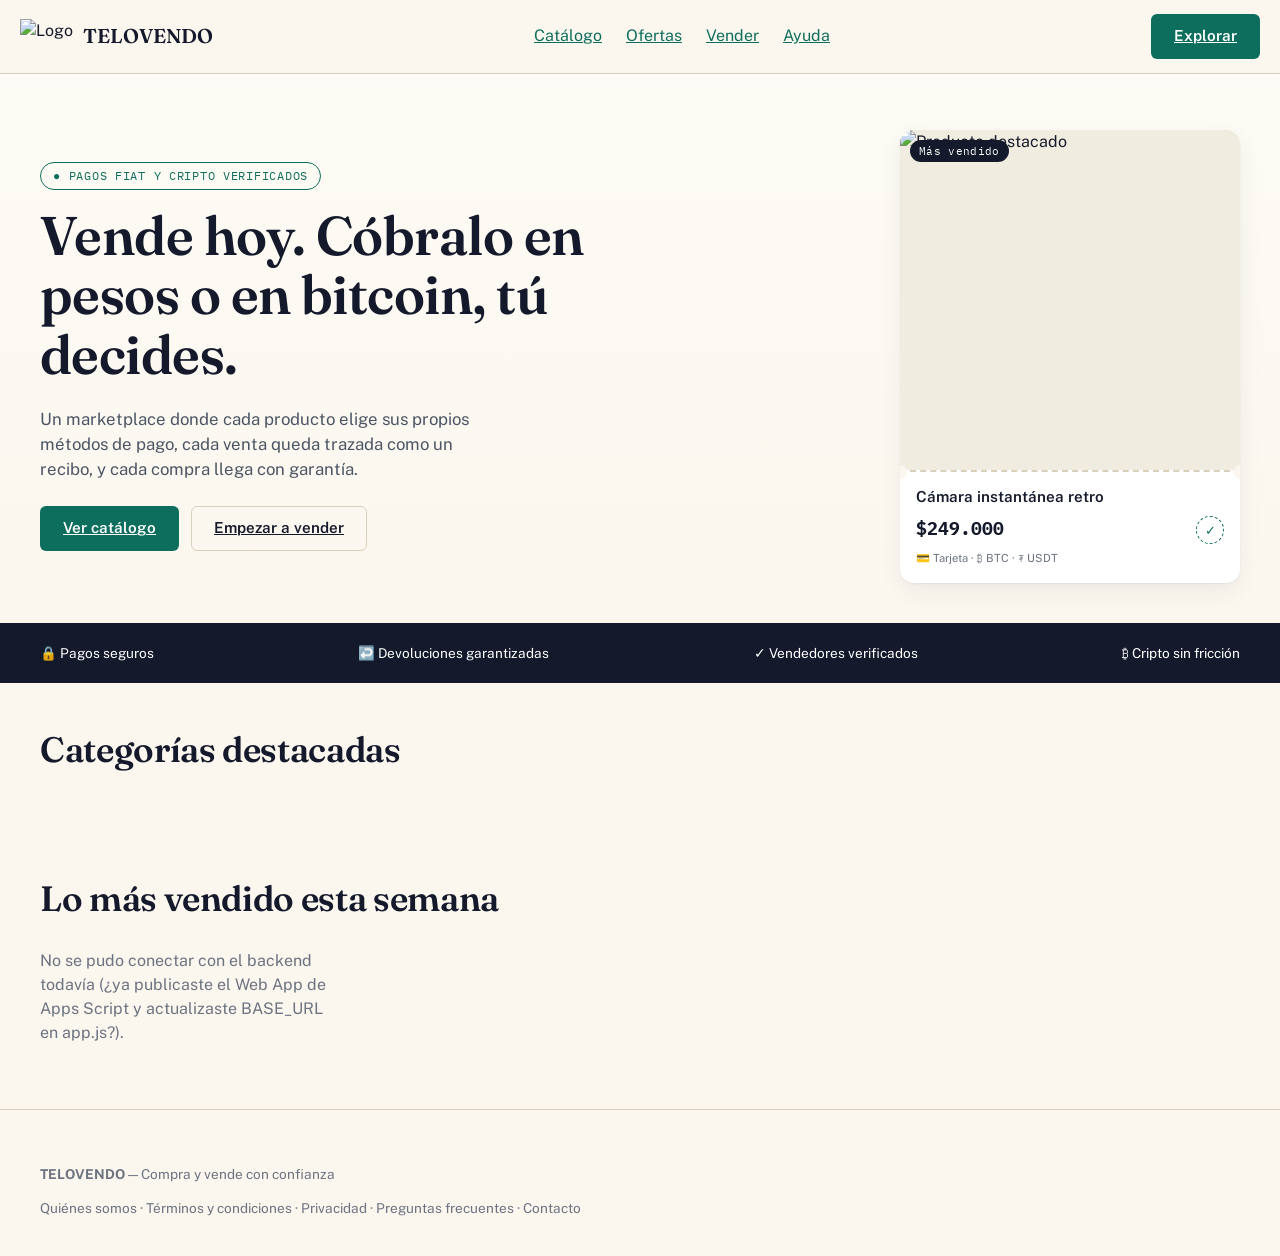
==== index.html @ 79113f73 "Add files via upload" ====
<!DOCTYPE html>
<html lang="es">
<head>
  <meta charset="UTF-8">
  <meta name="viewport" content="width=device-width, initial-scale=1.0">
  <title>TELOVENDO</title>
  <meta name="description" content="Marketplace">
  <link rel="icon" href="assets/favicon-default.svg">
  <link rel="preconnect" href="https://fonts.googleapis.com">
  <link href="https://fonts.googleapis.com/css2?family=Fraunces:wght@500;600;700&family=Public+Sans:wght@400;500;600;700&family=IBM+Plex+Mono:wght@500;600&display=swap" rel="stylesheet">
  <link rel="stylesheet" href="styles.css">
</head>
<body>

  <header class="encabezado">
    <div class="contenedor encabezado__barra">
      <div class="encabezado__logo">
        <img data-marca="logo" src="assets/logo-default.svg" alt="Logo">
        <span data-marca="nombre_sitio">TELOVENDO</span>
      </div>
      <nav class="encabezado__nav">
        <a href="catalogo.html">Catálogo</a>
        <a href="#ofertas">Ofertas</a>
        <a href="#vender">Vender</a>
        <a href="#ayuda">Ayuda</a>
      </nav>
      <div style="display:flex; align-items:center; gap:10px;">
        <a class="boton boton--fantasma" href="#" style="display:none" data-mostrar-desktop>Ingresar</a>
        <a class="boton boton--primario" href="catalogo.html">Explorar</a>
        <button class="encabezado__menu-btn" aria-label="Abrir menú">☰</button>
      </div>
    </div>
  </header>

  <main>
    <section class="hero">
      <div class="contenedor hero__grid">
        <div>
          <span class="hero__eyebrow">● Pagos fiat y cripto verificados</span>
          <h1>Vende hoy. Cóbralo en pesos o en bitcoin, tú decides.</h1>
          <p style="max-width:46ch; color:#4b5563; font-size:1.05rem;">
            Un marketplace donde cada producto elige sus propios métodos de pago,
            cada venta queda trazada como un recibo, y cada compra llega con garantía.
          </p>
          <div class="hero__acciones">
            <a class="boton boton--primario" href="catalogo.html">Ver catálogo</a>
            <a class="boton boton--fantasma" href="#vender">Empezar a vender</a>
          </div>
        </div>
        <div>
          <!-- Boleta destacada como elemento visual del hero -->
          <div class="boleta" style="max-width:340px; margin-left:auto;">
            <div class="boleta__imagen">
              <span class="boleta__insignia">Más vendido</span>
              <img src="https://images.unsplash.com/photo-1585386959984-a4155224a1ad?w=600&q=60" alt="Producto destacado">
            </div>
            <div class="boleta__perforacion"></div>
            <div class="boleta__cuerpo">
              <p class="boleta__titulo">Cámara instantánea retro</p>
              <div class="boleta__fila-precio">
                <span class="precio boleta__precio">$249.000</span>
                <span class="timbre" title="Vendedor verificado">✓</span>
              </div>
              <div class="boleta__metodos">💳 Tarjeta · ₿ BTC · ₮ USDT</div>
            </div>
          </div>
        </div>
      </div>
    </section>

    <div class="franja-confianza">
      <div class="contenedor franja-confianza__item" style="justify-content:space-between; width:100%;">
        <span class="franja-confianza__item">🔒 Pagos seguros</span>
        <span class="franja-confianza__item">↩️ Devoluciones garantizadas</span>
        <span class="franja-confianza__item">✓ Vendedores verificados</span>
        <span class="franja-confianza__item">₿ Cripto sin fricción</span>
      </div>
    </div>

    <section class="seccion">
      <div class="contenedor">
        <h2>Categorías destacadas</h2>
        <div class="grilla-productos" id="grilla-categorias" style="grid-template-columns:repeat(auto-fit,minmax(140px,1fr));">
          <!-- se llenan dinámicamente vía JS desde Config/Categorías -->
        </div>
      </div>
    </section>

    <section class="seccion" id="destacados">
      <div class="contenedor">
        <h2>Lo más vendido esta semana</h2>
        <div class="grilla-productos" id="grilla-destacados">
          <p style="color:#6b7280;">Cargando productos…</p>
        </div>
      </div>
    </section>
  </main>

  <footer class="pie">
    <div class="contenedor">
      <p><strong data-marca="nombre_sitio">TELOVENDO</strong> — <span data-marca="eslogan">Compra y vende con confianza</span></p>
      <p>Quiénes somos · Términos y condiciones · Privacidad · Preguntas frecuentes · Contacto</p>
    </div>
  </footer>

  <script src="brand.config.js"></script>
  <script src="app.js"></script>
  <script>
    // Carga productos destacados desde el backend. Falla de forma silenciosa
    // y visible: si el backend aún no está desplegado, muestra un aviso claro
    // en vez de una grilla vacía sin explicación.
    async function cargarDestacados() {
      const contenedor = document.getElementById("grilla-destacados");
      try {
        const productos = await apiTelovendo.listarProductos({ orden: "precioDesc" });
        if (!Array.isArray(productos) || productos.length === 0) {
          contenedor.innerHTML = "<p style='color:#6b7280;'>Aún no hay productos publicados.</p>";
          return;
        }
        contenedor.innerHTML = productos.slice(0, 8).map(tarjetaProducto_).join("");
      } catch (err) {
        contenedor.innerHTML = "<p style='color:#6b7280;'>No se pudo conectar con el backend todavía (¿ya publicaste el Web App de Apps Script y actualizaste BASE_URL en app.js?).</p>";
      }
    }

    function tarjetaProducto_(p) {
      return `
        <a class="boleta" href="producto.html?id=${p.id}" style="text-decoration:none; color:inherit;">
          <div class="boleta__imagen">
            <img src="${p.imagenPortada || 'assets/producto-placeholder.svg'}" alt="${p.nombre}">
          </div>
          <div class="boleta__perforacion"></div>
          <div class="boleta__cuerpo">
            <p class="boleta__titulo">${p.nombre}</p>
            <div class="boleta__fila-precio">
              <span class="precio boleta__precio">${formatearPrecio(p.precio)}</span>
            </div>
            <div class="boleta__metodos">${(p.metodosPago || '').split(',').join(' · ')}</div>
          </div>
        </a>`;
    }

    cargarDestacados();
  </script>
</body>
</html>
---- styles.css ----
/* =========================================================================
   styles.css — Sistema de diseño TELOVENDO
   -------------------------------------------------------------------------
   Concepto: "boleta / ticket de mercado". Las tarjetas de producto se leen
   como un recibo de compra — borde perforado que separa la imagen del
   precio, precio tipografiado en monoespaciada (como una etiqueta de
   góndola), y un timbre circular para insignias de confianza. Esto evita
   la plantilla genérica de "tarjeta con sombra suave" y conecta la
   identidad visual directamente con el acto de comprar/vender.

   Todo color/tipografía sale de variables CSS para que brand.config.js
   pueda sobreescribirlas en tiempo de ejecución (ver app.js:aplicarMarca).
   ========================================================================= */

:root {
  --color-primario: #0E6E5D;
  --color-secundario: #F2A93B;
  --color-advertencia: #C1442D;
  --color-texto: #14192B;
  --color-fondo: #FBF7EF;
  --color-linea: #D8CFBC;
  --color-superficie: #FFFFFF;

  --fuente-display: "Fraunces", serif;
  --fuente-texto: "Public Sans", sans-serif;
  --fuente-datos: "IBM Plex Mono", monospace;

  --radio-chico: 6px;
  --radio-grande: 14px;
  --sombra-boleta: 0 1px 2px rgba(20, 25, 43, 0.06), 0 8px 24px rgba(20, 25, 43, 0.06);
  --transicion: 220ms ease;
}

* { box-sizing: border-box; }
html, body { margin: 0; padding: 0; }

body {
  font-family: var(--fuente-texto);
  color: var(--color-texto);
  background: var(--color-fondo);
  line-height: 1.5;
  -webkit-font-smoothing: antialiased;
}

h1, h2, h3, .display {
  font-family: var(--fuente-display);
  font-weight: 600;
  line-height: 1.1;
  letter-spacing: -0.01em;
  margin: 0 0 0.4em;
}

h1 { font-size: clamp(2rem, 4vw + 1rem, 3.4rem); }
h2 { font-size: clamp(1.5rem, 2vw + 1rem, 2.2rem); }

a { color: var(--color-primario); }

.precio, .monto-cripto, .sku {
  font-family: var(--fuente-datos);
  font-variant-numeric: tabular-nums;
}

/* --- Layout base -------------------------------------------------------- */
.contenedor {
  width: 100%;
  max-width: 1240px;
  margin: 0 auto;
  padding: 0 20px;
}

/* --- Header / nav (hamburguesa en móvil) -------------------------------- */
.encabezado {
  position: sticky;
  top: 0;
  z-index: 50;
  background: var(--color-fondo);
  border-bottom: 1px solid var(--color-linea);
}
.encabezado__barra {
  display: flex;
  align-items: center;
  justify-content: space-between;
  padding: 14px 0;
}
.encabezado__logo { display: flex; align-items: center; gap: 10px; }
.encabezado__logo img { height: 34px; width: auto; }
.encabezado__logo span { font-family: var(--fuente-display); font-weight: 600; font-size: 1.25rem; }

.encabezado__nav { display: none; gap: 24px; }
.encabezado__menu-btn {
  display: flex;
  align-items: center;
  justify-content: center;
  width: 44px; height: 44px;
  background: none; border: none; cursor: pointer;
}
@media (min-width: 900px) {
  .encabezado__nav { display: flex; }
  .encabezado__menu-btn { display: none; }
}

/* --- Botones -------------------------------------------------------------*/
.boton {
  display: inline-flex;
  align-items: center;
  justify-content: center;
  gap: 8px;
  min-height: 44px;
  padding: 10px 22px;
  border-radius: var(--radio-chico);
  border: 1px solid transparent;
  font-weight: 600;
  font-size: 0.95rem;
  cursor: pointer;
  transition: transform var(--transicion), background var(--transicion);
}
.boton:active { transform: scale(0.97); }
.boton--primario { background: var(--color-primario); color: #fff; }
.boton--primario:hover { background: #0B5A4C; }
.boton--secundario { background: var(--color-secundario); color: var(--color-texto); }
.boton--fantasma { background: transparent; border-color: var(--color-linea); color: var(--color-texto); }

/* --- Hero ---------------------------------------------------------------*/
.hero {
  padding: 56px 0 40px;
  background: linear-gradient(180deg, #FDFBF5 0%, var(--color-fondo) 100%);
}
.hero__grid {
  display: grid;
  gap: 32px;
}
@media (min-width: 900px) {
  .hero__grid { grid-template-columns: 1.1fr 0.9fr; align-items: center; }
}
.hero__eyebrow {
  display: inline-flex; align-items: center; gap: 6px;
  font-family: var(--fuente-datos);
  font-size: 0.75rem; letter-spacing: 0.06em; text-transform: uppercase;
  color: var(--color-primario);
  border: 1px solid var(--color-primario);
  border-radius: 100px; padding: 4px 12px;
  margin-bottom: 16px;
}
.hero__acciones { display: flex; gap: 12px; flex-wrap: wrap; margin-top: 24px; }

/* --- Tarjeta "boleta" de producto ---------------------------------------*/
.grilla-productos {
  display: grid;
  grid-template-columns: repeat(2, 1fr);
  gap: 18px;
}
@media (min-width: 640px) { .grilla-productos { grid-template-columns: repeat(3, 1fr); } }
@media (min-width: 1000px) { .grilla-productos { grid-template-columns: repeat(4, 1fr); } }

.boleta {
  background: var(--color-superficie);
  border-radius: var(--radio-grande);
  box-shadow: var(--sombra-boleta);
  overflow: hidden;
  display: flex;
  flex-direction: column;
  transition: transform var(--transicion), box-shadow var(--transicion);
  position: relative;
}
.boleta:hover { transform: translateY(-3px); box-shadow: 0 4px 8px rgba(20,25,43,0.08), 0 16px 32px rgba(20,25,43,0.10); }

.boleta__imagen { position: relative; aspect-ratio: 1 / 1; background: #F1ECE0; }
.boleta__imagen img { width: 100%; height: 100%; object-fit: cover; display: block; }
.boleta__insignia {
  position: absolute; top: 10px; left: 10px;
  font-family: var(--fuente-datos); font-size: 0.68rem; letter-spacing: 0.03em;
  background: var(--color-texto); color: #fff;
  padding: 3px 9px; border-radius: 100px;
}
.boleta__insignia--oferta { background: var(--color-advertencia); }

/* Línea perforada = la "boleta" que se separa entre foto y datos de venta */
.boleta__perforacion {
  position: relative;
  height: 0;
  border-top: 2px dashed var(--color-linea);
}
.boleta__perforacion::before, .boleta__perforacion::after {
  content: "";
  position: absolute; top: -7px;
  width: 14px; height: 14px;
  background: var(--color-fondo);
  border-radius: 50%;
}
.boleta__perforacion::before { left: -7px; }
.boleta__perforacion::after { right: -7px; }

.boleta__cuerpo { padding: 14px 16px 16px; display: flex; flex-direction: column; gap: 6px; flex: 1; }
.boleta__titulo { font-size: 0.95rem; font-weight: 600; margin: 0; }
.boleta__fila-precio { display: flex; align-items: baseline; justify-content: space-between; margin-top: auto; }
.boleta__precio { font-size: 1.15rem; font-weight: 700; }
.boleta__metodos { display: flex; gap: 4px; font-size: 0.7rem; color: #6b7280; }

/* --- Timbre de confianza -------------------------------------------------*/
.timbre {
  display: inline-flex; align-items: center; justify-content: center;
  width: 28px; height: 28px; border-radius: 50%;
  border: 1.5px dashed var(--color-primario);
  color: var(--color-primario); font-size: 0.8rem;
}

/* --- Utilidades -----------------------------------------------------------*/
.seccion { padding: 48px 0; }
.franja-confianza {
  background: var(--color-texto); color: #fff;
  padding: 20px 0;
}
.franja-confianza .contenedor { display: flex; flex-wrap: wrap; gap: 24px; justify-content: space-between; }
.franja-confianza__item { display: flex; align-items: center; gap: 10px; font-size: 0.85rem; }

.pie {
  border-top: 1px solid var(--color-linea);
  padding: 40px 0 24px;
  font-size: 0.85rem;
  color: #6b7280;
}

.sr-solo {
  position: absolute; width: 1px; height: 1px;
  overflow: hidden; clip: rect(0,0,0,0); white-space: nowrap;
}

:focus-visible {
  outline: 2px solid var(--color-primario);
  outline-offset: 2px;
}

@media (prefers-reduced-motion: reduce) {
  * { transition: none !important; animation: none !important; }
}
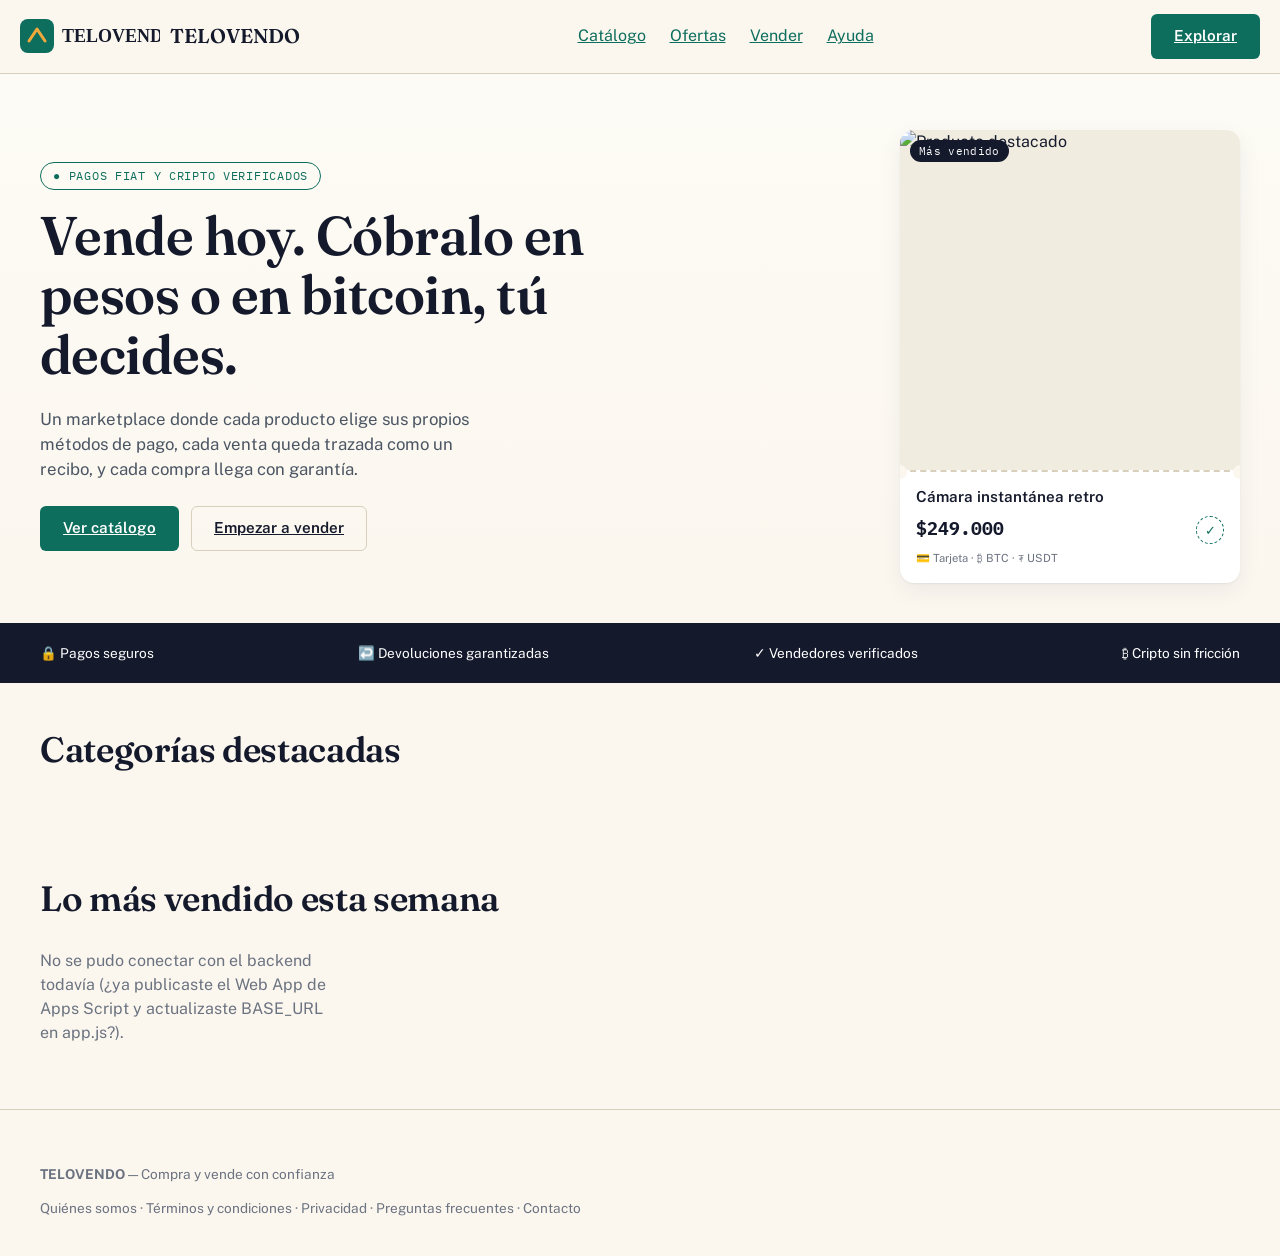
==== commit 26fdf8ba: "Add files via upload" ====
--- a/index.html
+++ b/index.html
@@ -127,6 +127,7 @@
       return `
         <a class="boleta" href="producto.html?id=${p.id}" style="text-decoration:none; color:inherit;">
           <div class="boleta__imagen">
+            ${p.agotado ? '<span class="boleta__insignia boleta__insignia--oferta">Agotado</span>' : ''}
             <img src="${p.imagenPortada || 'assets/producto-placeholder.svg'}" alt="${p.nombre}">
           </div>
           <div class="boleta__perforacion"></div>
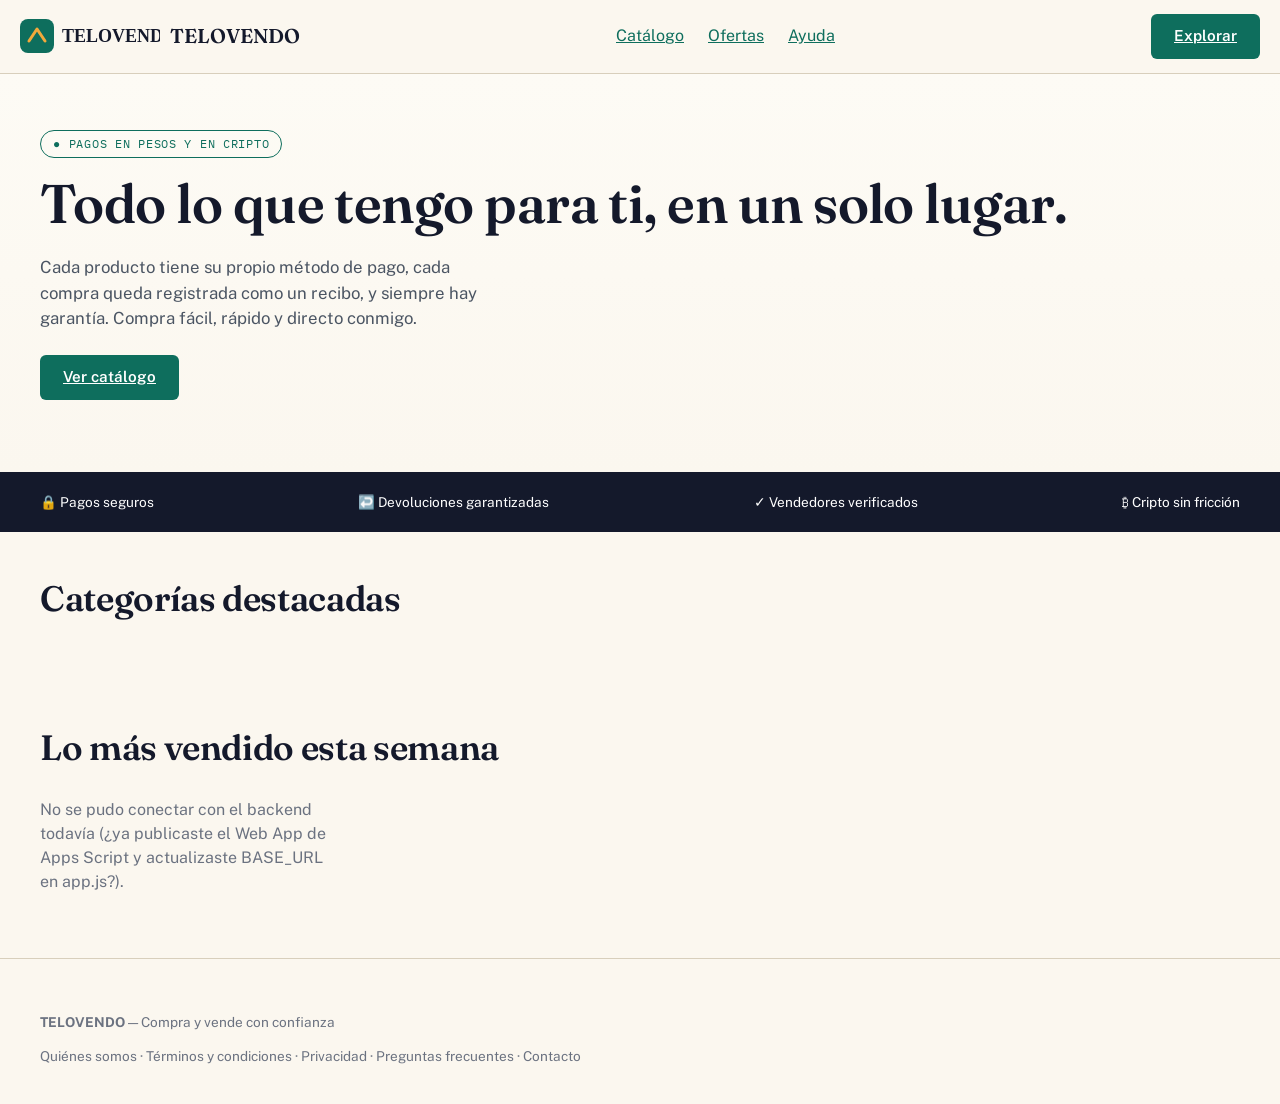
==== commit 36db58d9: "Add files via upload" ====
--- a/index.html
+++ b/index.html
@@ -21,7 +21,6 @@
       <nav class="encabezado__nav">
         <a href="catalogo.html">Catálogo</a>
         <a href="#ofertas">Ofertas</a>
-        <a href="#vender">Vender</a>
         <a href="#ayuda">Ayuda</a>
       </nav>
       <div style="display:flex; align-items:center; gap:10px;">
@@ -34,36 +33,23 @@
 
   <main>
     <section class="hero">
-      <div class="contenedor hero__grid">
+      <div class="contenedor hero__grid" id="hero-grid">
         <div>
-          <span class="hero__eyebrow">● Pagos fiat y cripto verificados</span>
-          <h1>Vende hoy. Cóbralo en pesos o en bitcoin, tú decides.</h1>
+          <span class="hero__eyebrow">● Pagos en pesos y en cripto</span>
+          <h1>Todo lo que tengo para ti, en un solo lugar.</h1>
           <p style="max-width:46ch; color:#4b5563; font-size:1.05rem;">
-            Un marketplace donde cada producto elige sus propios métodos de pago,
-            cada venta queda trazada como un recibo, y cada compra llega con garantía.
+            Cada producto tiene su propio método de pago, cada compra queda
+            registrada como un recibo, y siempre hay garantía. Compra fácil,
+            rápido y directo conmigo.
           </p>
           <div class="hero__acciones">
             <a class="boton boton--primario" href="catalogo.html">Ver catálogo</a>
-            <a class="boton boton--fantasma" href="#vender">Empezar a vender</a>
           </div>
         </div>
-        <div>
-          <!-- Boleta destacada como elemento visual del hero -->
-          <div class="boleta" style="max-width:340px; margin-left:auto;">
-            <div class="boleta__imagen">
-              <span class="boleta__insignia">Más vendido</span>
-              <img src="https://images.unsplash.com/photo-1585386959984-a4155224a1ad?w=600&q=60" alt="Producto destacado">
-            </div>
-            <div class="boleta__perforacion"></div>
-            <div class="boleta__cuerpo">
-              <p class="boleta__titulo">Cámara instantánea retro</p>
-              <div class="boleta__fila-precio">
-                <span class="precio boleta__precio">$249.000</span>
-                <span class="timbre" title="Vendedor verificado">✓</span>
-              </div>
-              <div class="boleta__metodos">💳 Tarjeta · ₿ BTC · ₮ USDT</div>
-            </div>
-          </div>
+        <div id="hero-destacado-wrapper">
+          <!-- Se llena dinámicamente vía JS con el producto que el admin
+               marque como "destacado" en el panel. Si ninguno está marcado,
+               este contenedor se oculta y el hero pasa a una sola columna. -->
         </div>
       </div>
     </section>
@@ -115,11 +101,66 @@
         const productos = await apiTelovendo.listarProductos({ orden: "precioDesc" });
         if (!Array.isArray(productos) || productos.length === 0) {
           contenedor.innerHTML = "<p style='color:#6b7280;'>Aún no hay productos publicados.</p>";
+          ocultarHeroDestacado_();
           return;
         }
         contenedor.innerHTML = productos.slice(0, 8).map(tarjetaProducto_).join("");
+
+        // NUEVO (v9): la tarjeta del hero se llena con el producto que el
+        // admin marcó como "destacado" en el panel (control 100% manual,
+        // nunca datos inconsistentes o de relleno). Se reutiliza este mismo
+        // listado ya cargado, sin hacer una llamada extra al backend.
+        const productoDestacado = productos.find(p => p.destacado);
+        if (productoDestacado) {
+          renderHeroDestacado_(productoDestacado);
+        } else {
+          ocultarHeroDestacado_();
+        }
       } catch (err) {
         contenedor.innerHTML = "<p style='color:#6b7280;'>No se pudo conectar con el backend todavía (¿ya publicaste el Web App de Apps Script y actualizaste BASE_URL en app.js?).</p>";
+        ocultarHeroDestacado_();
+      }
+    }
+
+    /**
+     * Llena la tarjeta destacada del hero con los datos REALES de un
+     * producto (imagen, nombre, precio, métodos de pago) — nunca texto o
+     * imagen de relleno inconsistentes.
+     * @param {Object} p - producto marcado como destacado
+     * Invocada por: cargarDestacados()
+     */
+    function renderHeroDestacado_(p) {
+      document.getElementById("hero-destacado-wrapper").innerHTML = `
+        <a class="boleta" href="producto.html?id=${p.id}" style="max-width:340px; margin-left:auto; text-decoration:none; color:inherit; display:block;">
+          <div class="boleta__imagen">
+            <span class="boleta__insignia">Destacado</span>
+            <img src="${p.imagenPortada || 'assets/producto-placeholder.svg'}" alt="${p.nombre}">
+          </div>
+          <div class="boleta__perforacion"></div>
+          <div class="boleta__cuerpo">
+            <p class="boleta__titulo">${p.nombre}</p>
+            <div class="boleta__fila-precio">
+              <span class="precio boleta__precio">${formatearPrecio(p.precio)}</span>
+              <span class="timbre" title="Garantía">✓</span>
+            </div>
+            <div class="boleta__metodos">${(p.metodosPago || '').split(',').filter(Boolean).join(' · ')}</div>
+          </div>
+        </a>`;
+      document.getElementById("hero-grid").style.gridTemplateColumns = "";
+    }
+
+    /**
+     * Oculta la tarjeta destacada con elegancia (ningún producto marcado, o
+     * el backend no respondió) y ajusta el hero a una sola columna en vez
+     * de dejar un espacio en blanco desbalanceado.
+     * Invocada por: cargarDestacados()
+     */
+    function ocultarHeroDestacado_() {
+      const wrapper = document.getElementById("hero-destacado-wrapper");
+      wrapper.innerHTML = "";
+      const grid = document.getElementById("hero-grid");
+      if (window.matchMedia("(min-width: 900px)").matches) {
+        grid.style.gridTemplateColumns = "1fr";
       }
     }
 
